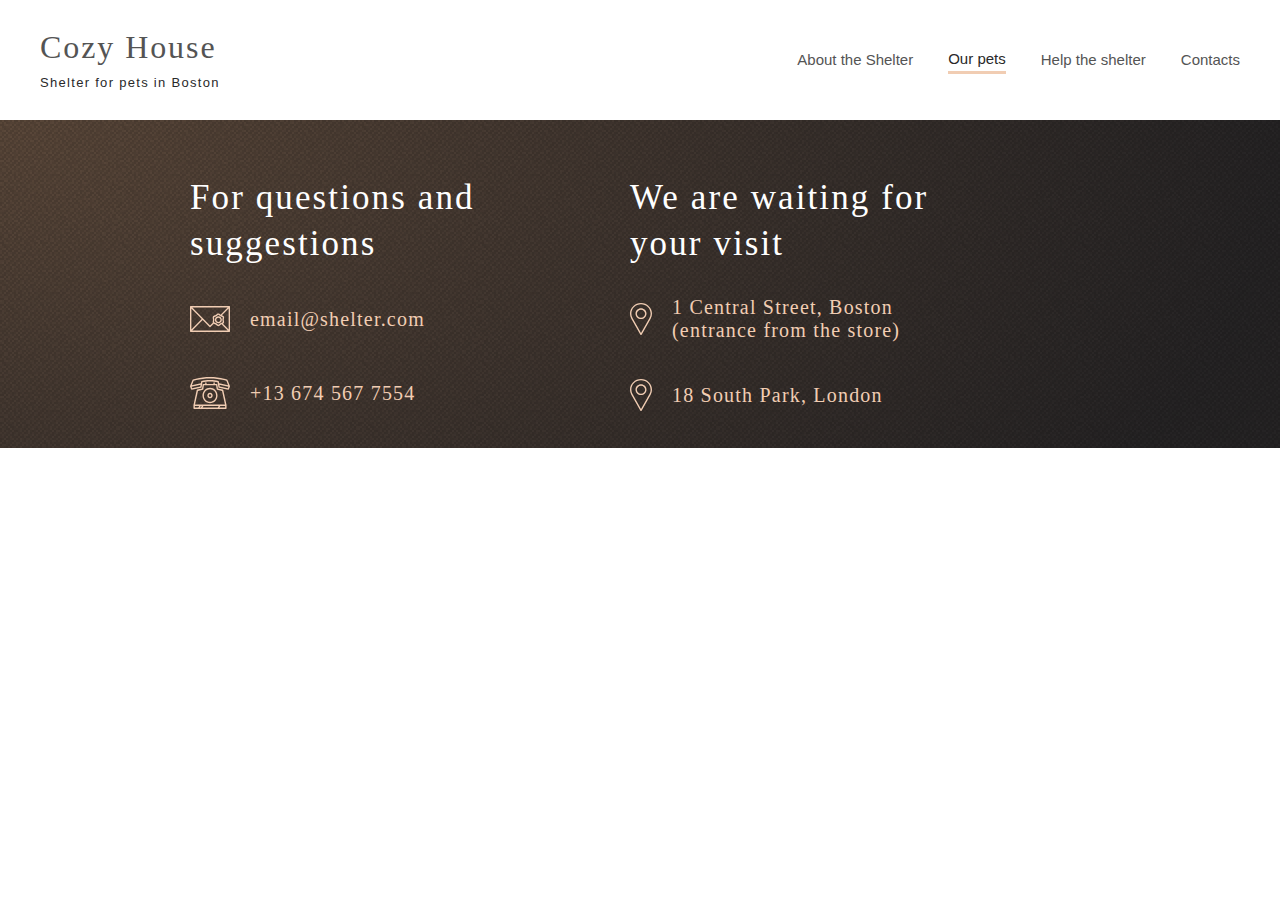
==== pets.html @ edb4404c "feat: header and footer page cars" ====
<!DOCTYPE html>
<html lang="en">
<head>
    <link rel="stylesheet" href="pets.css">
    <meta charset="UTF-8">
    <meta http-equiv="X-UA-Compatible" content="IE=edge">
    <meta name="viewport" content="width=device-width, initial-scale=1.0">
    <title>Our Cars</title>
</head>
<body>
    <header>
        <div class="container">
            <div class="nav__header">
                <div class="logo">
                    <div class="tittle">
                        <a href="index.html"><h1 class="tittle">Cozy House</h1></a> 
                    </div>
                    <div class="subtittle">
                        Shelter for pets in Boston
                    </div>
                </div>
                <div class="navbar">
                    <img src="src/Burger-pets.png" alt="" class="burger" id="burger" onclick="burgerClick()">
                    <ul class="nav__list" id="menu">
                        <li class="nav__item"><a href="index.html" class="hyper" onclick="menuClick()">About the Shelter</a></li>
                        <li class="nav__item"><a href="pets.html" class="hyper" onclick="menuClick()">Our pets</a></li>
                        <li class="nav__item"><a href="index.html#Help" class="hyper" onclick="menuClick()">Help the shelter</a></li>
                        <li class="nav__item"><a href="#Contacts" class="hyper" onclick="menuClick()">Contacts</a></li>
                    </ul>
                </div>
            </div>
        </div>
    </header>
    <footer id="Contacts">
        <div class="container">
                <div class="footer_screen">
                    <div class="footer__item">
                        <div class="footer__tittle">
                            For questions and suggestions
                        </div>
                        <div class="mail">
                            <img class="mail__img" src="src/mail.svg" alt=""><a href="mailto:email@shelter.com">email@shelter.com</a>
                        </div>
                        <div class="phone">
                            <img class="phone__img" src="src/phone.svg" alt=""> <a href="tel:+136745677554">+13 674 567 7554</a>
                        </div>
                    </div>
                    <div class="footer__item">
                        <div class="footer__tittle2">
                            We are waiting for your visit
                        </div>
                        <div class="footer__address">
                            <img class="address__img" src="src/pin.svg" alt=""><a href="https://www.google.by/maps/place/Central+St,+Boston,+MA,+%D0%A1%D0%A8%D0%90/@42.3588432,-71.0551304,17z/data=!3m1!4b1!4m6!3m5!1s0x89e370865345ba21:0x44f6c81aa9436fb7!8m2!3d42.3588393!4d-71.0529417!16s%2Fg%2F1tfvj6dm">1 Central Street, Boston (entrance from the store)</a> 
                        </div>
                        <div class="footer__address">
                            <img class="address__img" src="src/pin.svg" alt=""><a href="https://www.google.by/maps/place/South+Park+Court,+18+S+Park+Rd,+London+SW19+8TD,+%D0%92%D0%B5%D0%BB%D0%B8%D0%BA%D0%BE%D0%B1%D1%80%D0%B8%D1%82%D0%B0%D0%BD%D0%B8%D1%8F/@51.4202225,-0.2023407,17z/data=!3m1!4b1!4m6!3m5!1s0x487608baa7401b31:0x873a95ca58e122b2!8m2!3d51.4202192!4d-0.200152!16s%2Fg%2F11c1z48z8w">18 South Park, London </a> 
                        </div>
                    </div>
                    <img class="footer__img" src="src/footer-puppy.png" alt="">
                </div>
        </div>
    </footer>
    
    <script src="pets.js"></script>
</body>
</html>
---- pets.css ----
*{
    padding: 0;
    margin: 0;
}

.container{
    max-width: 1280px;
    width: 100%;
    margin: 0 auto;
}

header{
    padding-top: 30px;
    background:#FFFFFF;;
}

a{
    text-decoration: none;
    color: inherit;
}
html {
    scroll-behavior: smooth;
  }

h4{
    padding: 0px;
    margin: 0px;
}

.logo{
    
}

.nav__header{
    display: flex;
    justify-content: space-between;
    padding-bottom: 30px;
    align-items: center;
    margin-left: 40px;
    margin-right: 40px;
}

.nav__list{
    display: flex;
    justify-content: space-between;
    list-style: none;
    align-items: center;
}

.burger{
    position: absolute;
    top: 40px;
    right: 40px;
    display: none;
    z-index: 100;
}

.showMenu{
    transform: translateY(0);
}

.nav__item{
    margin-right: 35px;
    font-family: 'Arial';
    font-style: normal;
    font-weight: 400;
    font-size: 15px;
    line-height: 160%;
    color: #545454;
    flex: none;
    order: 0;
    flex-grow: 0;
    cursor: pointer;
}
.nav__item:hover{
    color: #c7a579;
    transition: 0.7s;
}
.nav__item:nth-child(2){
    color: #292929;
    border-bottom: 3px solid #F1CDB3;;
}

.nav__item:last-child{
    margin-right: 0;
}

.tittle{
    font-family: 'Georgia';
    font-style: normal;
    font-weight: 400;
    font-size: 32px;
    line-height: 110%;
    display: flex;
    align-items: center;
    letter-spacing: 0.06em;
    color: #545454;
    margin-bottom: 5px;
}

.subtittle{
    font-family: 'Arial';
    font-style: normal;
    font-weight: 400;
    font-size: 13px;
    line-height: 15px;
    display: flex;
    align-items: center;
    letter-spacing: 0.1em;
    color: #292929;
}



footer{
    background:url(src/noise_transparent@2x.png), radial-gradient(100% 215.42% at 0% 0%, #5B483A 0%, #262425 100%) , #211F20;
}

.footer_screen {
    display: flex;
    margin-left: 40px;
    margin-right: 40px;
    flex-wrap: wrap;
    justify-content: center;
}
.footer__item {
    margin-right: 130px;
    padding-top: 55px;
}
.footer__tittle {
    font-family: 'Georgia';
    font-style: normal;
    font-weight: 400;
    font-size: 35px;
    line-height: 130%;
    letter-spacing: 0.06em;
    color: #FFFFFF;
    width:310px;
    margin-bottom: 40px;
}
.footer__tittle2{
    font-family: 'Georgia';
    font-style: normal;
    font-weight: 400;
    font-size: 35px;
    line-height: 130%;
    letter-spacing: 0.06em;
    color: #FFFFFF;
    width:310px;
    margin-bottom: 30px;
}
.mail {
    font-family: 'Georgia';
    font-style: normal;
    font-weight: 400;
    font-size: 20px;
    line-height: 115%;
    letter-spacing: 0.06em;
    color: #F1CDB3;
    max-width: 300px;
    margin-bottom: 45px;
    cursor: pointer;
    display: flex;
    align-items: center;
}
.mail__img {
    margin-right: 20px;
}
.phone {
    font-family: 'Georgia';
    font-style: normal;
    font-weight: 400;
    font-size: 20px;
    line-height: 115%;
    letter-spacing: 0.06em;
    color: #F1CDB3;
    max-width: 300px;
    cursor: pointer;
    display: flex;
    align-items: center;
}
.phone__img {
    margin-right: 20px;
}
.footer__address {
    font-family: 'Georgia';
    font-style: normal;
    font-weight: 400;
    font-size: 20px;
    line-height: 115%;
    letter-spacing: 0.06em;
    color: #F1CDB3;
    max-width: 330px;
    margin-bottom: 37px;
    display: flex;
    align-items: center;
    cursor: pointer;
}
.address__img {
    margin-right: 20px;
}
.footer__img{
    padding-top: 35px;
    max-width:300px;
    max-height:310px;
}
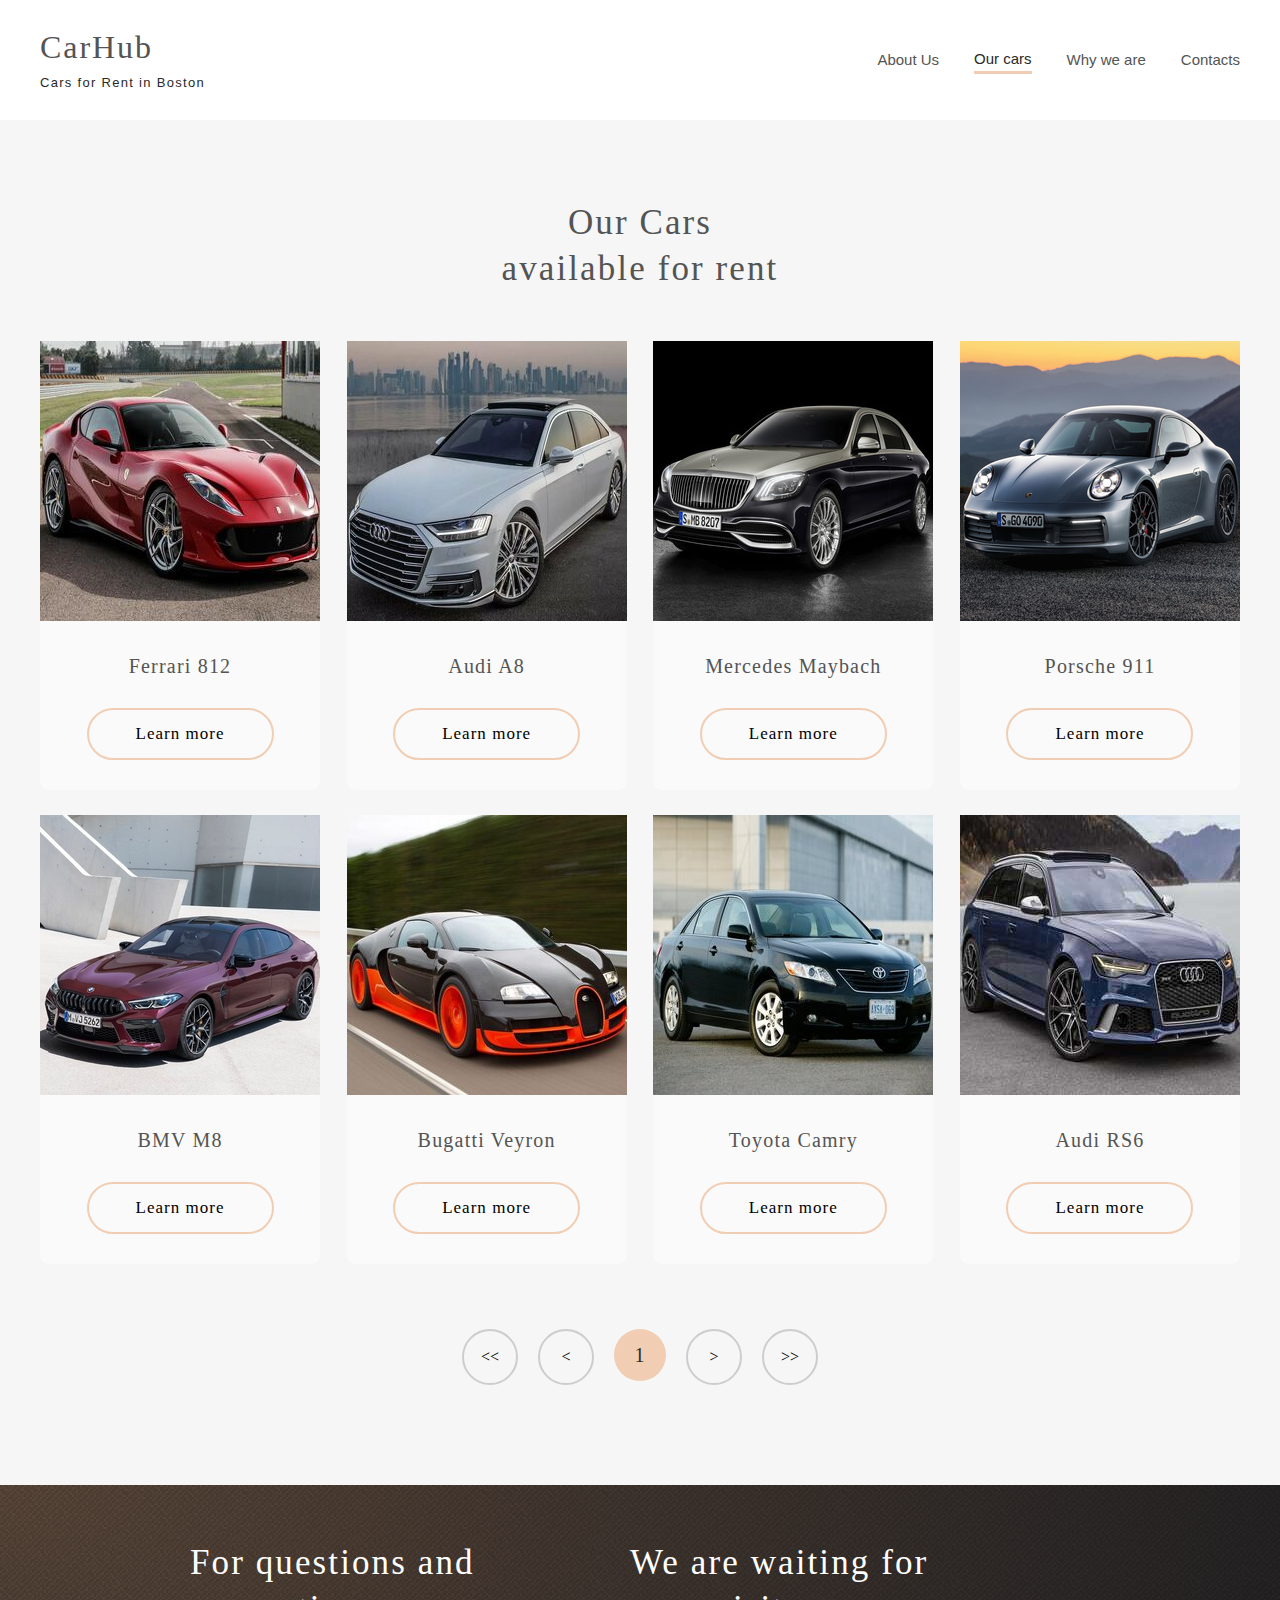
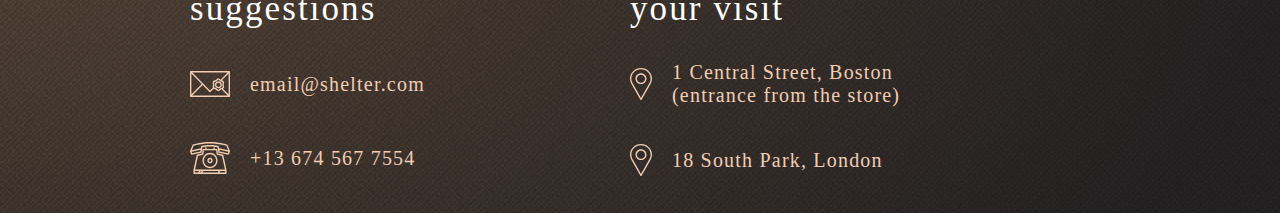
==== commit e408e501: "feat: cars section" ====
--- a/pets.html
+++ b/pets.html
@@ -13,24 +13,85 @@
             <div class="nav__header">
                 <div class="logo">
                     <div class="tittle">
-                        <a href="index.html"><h1 class="tittle">Cozy House</h1></a> 
+                        <a href="index.html"><h1 class="tittle">CarHub</h1></a> 
                     </div>
                     <div class="subtittle">
-                        Shelter for pets in Boston
+                        Cars for Rent in Boston
                     </div>
                 </div>
                 <div class="navbar">
                     <img src="src/Burger-pets.png" alt="" class="burger" id="burger" onclick="burgerClick()">
                     <ul class="nav__list" id="menu">
-                        <li class="nav__item"><a href="index.html" class="hyper" onclick="menuClick()">About the Shelter</a></li>
-                        <li class="nav__item"><a href="pets.html" class="hyper" onclick="menuClick()">Our pets</a></li>
-                        <li class="nav__item"><a href="index.html#Help" class="hyper" onclick="menuClick()">Help the shelter</a></li>
+                        <li class="nav__item"><a href="index.html" class="hyper" onclick="menuClick()">About Us</a></li>
+                        <li class="nav__item"><a href="pets.html" class="hyper" onclick="menuClick()">Our cars</a></li>
+                        <li class="nav__item"><a href="index.html#Help" class="hyper" onclick="menuClick()">Why we are</a></li>
                         <li class="nav__item"><a href="#Contacts" class="hyper" onclick="menuClick()">Contacts</a></li>
                     </ul>
                 </div>
             </div>
         </div>
     </header>
+    <section class="pets" id="Pets">
+        <div class="container">
+            <div class="pets__screen">
+                <div class="pets__heading">
+                    <h4 class="pets__heading">Our Cars<br>
+                        available for rent</h4> 
+                </div>
+                <div class="pets__content">
+                    <div class="pets__list">
+                        <div class="pets__item i1" onclick="popupToggle(t1)">
+                            <img class="pets__img img1" src="src/pets-katrine.png" alt="">
+                            <div class="pets__tittle t1" id="t1">Katrine</div>
+                            <button class="pets__learn">Learn more</button>
+                        </div>
+                        <div class="pets__item i2" onclick="popupToggle(t2)">
+                            <img class="pets__img img2" src="src/pets-jennifer.png" alt="">
+                            <div class="pets__tittle t2" id="t2">Jennifer</div>
+                            <button class="pets__learn">Learn more</button>
+                        </div>
+                        <div class="pets__item i3" onclick="popupToggle(t3)">
+                            <img class="pets__img img3" src="src/pets-woody.png" alt="">
+                            <div class="pets__tittle t3" id="t3">Woody</div>
+                            <button class="pets__learn">Learn more</button>
+                        </div>
+                        <div class="pets__item i4" onclick="popupToggle(t4)">
+                            <img class="pets__img img4" src="src/pets-sophia.png" alt="">
+                            <div class="pets__tittle t4" id="t4">Sophia</div>
+                            <button class="pets__learn">Learn more</button>
+                        </div>
+                        <div class="pets__item i5" onclick="popupToggle(t5)">
+                            <img class="pets__img img5" src="src/pets-timmy.png" alt="">
+                            <div class="pets__tittle t5" id="t5">Timmy</div>
+                            <button class="pets__learn">Learn more</button>
+                        </div>
+                        <div class="pets__item i6" onclick="popupToggle(t6)">
+                            <img class="pets__img img6" src="src/pets-charly.png" alt="">
+                            <div class="pets__tittle t6" id="t6">Charly</div>
+                            <button class="pets__learn">Learn more</button>
+                        </div>
+                        <div class="pets__item i7" onclick="popupToggle(t7)">
+                            <img class="pets__img img7" src="src/pets-scarlet.png" alt="">
+                            <div class="pets__tittle t7" id="t7">Scarlett</div>
+                            <button class="pets__learn">Learn more</button>
+                        </div>
+                        <div class="pets__item i8" onclick="popupToggle(t8)">
+                            <img class="pets__img img8" src="src/pets-freddie.png" alt="">
+                            <div class="pets__tittle t8" id="t8">Freddie</div>
+                            <button class="pets__learn">Learn more</button>
+                        </div>
+                    </div>
+                    <div class="pets__navigation">
+                        <div class="prev__prev" id="prev__prev" onclick="First()">&lt;&lt;</div>
+                        <div class="prev" id="prev" onclick="Prev()">&lt;</div>
+                        <div class="current">1</div>
+                        <div class="next" id="next" onclick="Next()">></div>
+                        <div class="next__next" id="next__next" onclick="Last()">>></div>
+                    </div>
+                </div>
+            </div>
+        </div>
+    </section>
     <footer id="Contacts">
         <div class="container">
                 <div class="footer_screen">
@@ -60,7 +121,25 @@
                 </div>
         </div>
     </footer>
-    
+    <div class="popup">
+        <div class="popup__container">
+          <button type="button" class="close-button" style="cursor: pointer;"></button>
+          <img class="popup__image"
+           src="src/pets-katrine.png"
+           alt="A cute cat">
+           <div class="popup__info">
+            <h2 class="popup__title"></h2>
+            <div class="popup__type"></div>
+            <div class="popup__text"></div>
+            <ul class="popup__detail">
+                <li class="popup__age"><span class="popup__span">Age:</span><p style="display: inline;" class="popup__agep"></p></li>
+                <li class="popup__inoculations"><span class="popup__span">Inoculations:</span><p style="display: inline;" class="popup__inoculationsp"></p></li>
+                <li class="popup__diseases"><span class="popup__span">Diseases:</span><p style="display: inline;" class="popup__diseasesp"></p></li>
+                <li class="popup__parasites"><span class="popup__span">Parasites:</span><p style="display: inline;" class="popup__parasitesp"></p></li>
+            </ul>
+           </div>
+        </div>
+        </div>
     <script src="pets.js"></script>
 </body>
 </html>--- a/pets.css
+++ b/pets.css
@@ -110,6 +110,217 @@
     color: #292929;
 }
 
+.pets {
+    background: #F6F6F6;
+}
+.pets__screen {
+    margin-left: 40px;
+    margin-right: 40px;
+}
+.pets__heading {
+    max-width: 400px;
+    text-align: center;
+    font-family: 'Georgia';
+    font-style: normal;
+    font-weight: 400;
+    font-size: 35px;
+    line-height: 130%;
+    letter-spacing: 0.06em;
+    color: #545454;
+    padding-bottom: 25px;
+    padding-top: 40px;
+    margin: 0 auto;
+}
+.pets__content {
+    padding-bottom: 100px;
+}
+.pets__list {
+    display: flex;
+    justify-content: space-between;
+    align-items: center;
+    flex-wrap: wrap;
+}
+
+
+.pets__item {
+    text-align: center;
+    background: #FAFAFA;
+    border-radius: 9px;
+    margin-bottom: 25px;
+}
+
+
+.pets__item:hover .pets__learn{
+    background-color: #F1CDB3;
+    transition: 0.5s;
+    color: #F6F6F6;
+}
+.pets__img {
+}
+.pets__tittle {
+    font-family: 'Georgia';
+    font-style: normal;
+    font-weight: 400;
+    font-size: 20px;
+    line-height: 23px;
+    align-items: center;
+    text-align: center;
+    letter-spacing: 0.06em;
+    color: #545454;
+    margin-top: 30px;
+    padding-bottom: 30px;
+}
+.pets__learn {
+    border: 2px solid #F1CDB3;
+    border-radius: 100px;
+    width: 187px;
+    height: 52px;
+    text-align: center;
+    align-items: center;
+    font-family: 'Georgia';
+    font-style: normal;
+    font-weight: 400;
+    font-size: 17px;
+    line-height: 130%;
+    letter-spacing: 0.06em;
+    margin-bottom: 30px;
+    cursor: pointer;
+    background: #FAFAFA
+}
+
+.pets__learn:hover{
+    background-color: #F1CDB3;
+    transition: 0.5s;
+    color: #F6F6F6;
+}
+
+.pets__button {
+    background: #F1CDB3;
+    border-radius: 100px;
+    border:none;
+    font-family: 'Georgia';
+    font-style: normal;
+    font-weight: 400;
+    font-size: 17px;
+    line-height: 130%;
+    letter-spacing: 0.06em;
+    color: #292929;
+    max-width: 270px;
+    height: 52px;
+    cursor: pointer;
+    text-align: center;
+    display: flex;
+    flex-direction: column;
+    align-items: center;
+    padding: 15px 45px;
+    gap: 10px;
+    justify-content: center;
+    margin: 0 auto;
+    margin-top: 60px;
+    
+}
+
+.pets__navigation {
+    display: flex;
+    justify-content: center;
+    margin-top: 40px;
+}
+
+.pets__content{
+
+}
+.prev__prev {
+    margin-right: 20px;
+    border: 2px solid #CDCDCD;
+    border-radius: 100px;
+    width: 52px;
+    height: 52px;
+    display: flex;
+    justify-content: center;
+    text-align: center;
+    align-items: center;
+    cursor: pointer;
+}
+
+.prev__prev:hover{
+    background-color: #F1CDB3;
+    transition: 0.5s;
+}
+.prev {
+    margin-right: 20px;
+    border: 2px solid #CDCDCD;
+    border-radius: 100px;
+    width: 52px;
+    height: 52px;
+    display: flex;
+    justify-content: center;
+    text-align: center;
+    align-items: center;
+    cursor: pointer;
+}
+
+.prev:hover{
+    background-color: #F1CDB3;
+    transition: 0.5s;
+}
+.current {
+    margin-right: 20px;
+    background: #F1CDB3;
+    border-radius: 100px;
+    font-family: 'Georgia';
+    font-style: normal;
+    font-weight: 400;
+    font-size: 20px;
+    line-height: 115%;
+    display: flex;
+    align-items: center;
+    text-align: center;
+    letter-spacing: 0.06em;
+    color: #292929;
+    width: 52px;
+    height: 52px;
+    display: flex;
+    justify-content: center;
+    text-align: center;
+    align-items: center;
+    cursor: pointer;
+}
+.next {
+    margin-right: 20px;
+    border: 2px solid #CDCDCD;
+    border-radius: 100px;
+    width: 52px;
+    height: 52px;
+    display: flex;
+    justify-content: center;
+    display: flex;
+    justify-content: center;
+    text-align: center;
+    align-items: center;
+    cursor: pointer;
+}
+
+.next:hover{
+    background-color: #F1CDB3;
+    transition: 0.5s;
+}
+.next__next {
+    border: 2px solid #CDCDCD;
+    border-radius: 100px;
+    width: 52px;
+    height: 52px;
+    display: flex;
+    justify-content: center;
+    text-align: center;
+    align-items: center;
+    cursor: pointer;
+}
+
+.next__next:hover{
+    background-color: #F1CDB3;
+    transition: 0.5s;
+}
+
 
 
 footer{
@@ -203,4 +414,127 @@
     padding-top: 35px;
     max-width:300px;
     max-height:310px;
-}+}
+
+.popup {
+    position: fixed;
+    top: 0;
+    bottom: 0;
+    left: 0;
+    right: 0;
+    z-index: 1;
+    display: flex;
+    background-color: rgba(0, 0, 0, .5);
+    visibility: hidden;
+    opacity: 0;
+    transition: visibility 300ms, opacity 300ms;
+  }
+
+  
+  .popup__container {
+    background-color: #fff;
+    box-shadow: 0px 0px 25px rgba(0, 0, 0, 0.15);
+    border-radius: 9px;
+    text-align: center;
+    margin: auto;
+    position: relative;
+    width: 900px;
+    height: 500px;
+    display: flex;
+  }
+
+  .popup__image {
+    max-width: 500px;
+    max-height: 500px;
+    margin-right: 30px;
+  }
+
+  .popup_opened {
+    visibility: visible;
+    opacity: 1;
+  }
+
+  .popup__detail{
+    margin-left: 15px;
+  }
+
+  .popup__detail li::marker {
+    color: #F1CDB3;;
+}
+  .popup__info {
+    margin-top: 50px;
+}
+.popup__title {
+    text-align: left;
+    font-family: 'Georgia';
+    font-style: normal;
+    font-weight: 400;
+    font-size: 35px;
+    line-height: 130%;
+    letter-spacing: 0.06em;
+    color: #000000;
+}
+.popup__type {
+    text-align: left;
+    margin-top: 10px;
+    font-family: 'Georgia';
+    font-style: normal;
+    font-weight: 400;
+    font-size: 20px;
+    line-height: 115%;
+    letter-spacing: 0.06em;
+    color: #000000;
+}
+.popup__text {
+    text-align: left;
+    margin-top: 40px;
+    font-family: 'Georgia';
+    font-style: normal;
+    font-weight: 400;
+    font-size: 15px;
+    line-height: 110%;
+    letter-spacing: 0.06em;
+    color: #000000;
+    max-width:350px;
+}
+.popup__detail {
+    text-align: left;
+    margin-top: 40px;
+    text-align: left;
+    font-family: 'Georgia';
+    font-style: normal;
+    font-size: 15px;
+    line-height: 110%;
+    letter-spacing: 0.06em;
+    color: #000000;
+}
+.popup__span{
+    font-weight: 700;
+}
+.popup__age {
+    margin-top: 11px;
+}
+.popup__inoculations {
+    margin-top: 11px;
+}
+
+.popup__diseases {
+    margin-top: 11px;
+}
+.popup__parasites {
+    margin-top: 11px;
+}
+
+  .close-button {
+    position: absolute;
+    right: -40px;
+    top: -52px;
+    border: 0;
+    background: url('src/modal_close_button.png') center center / 100% 100% no-repeat;
+    width: 52px;
+    height: 52px;  
+    fill: #000;
+    padding: 0;
+    cursor: pointer;
+    display: block;
+  }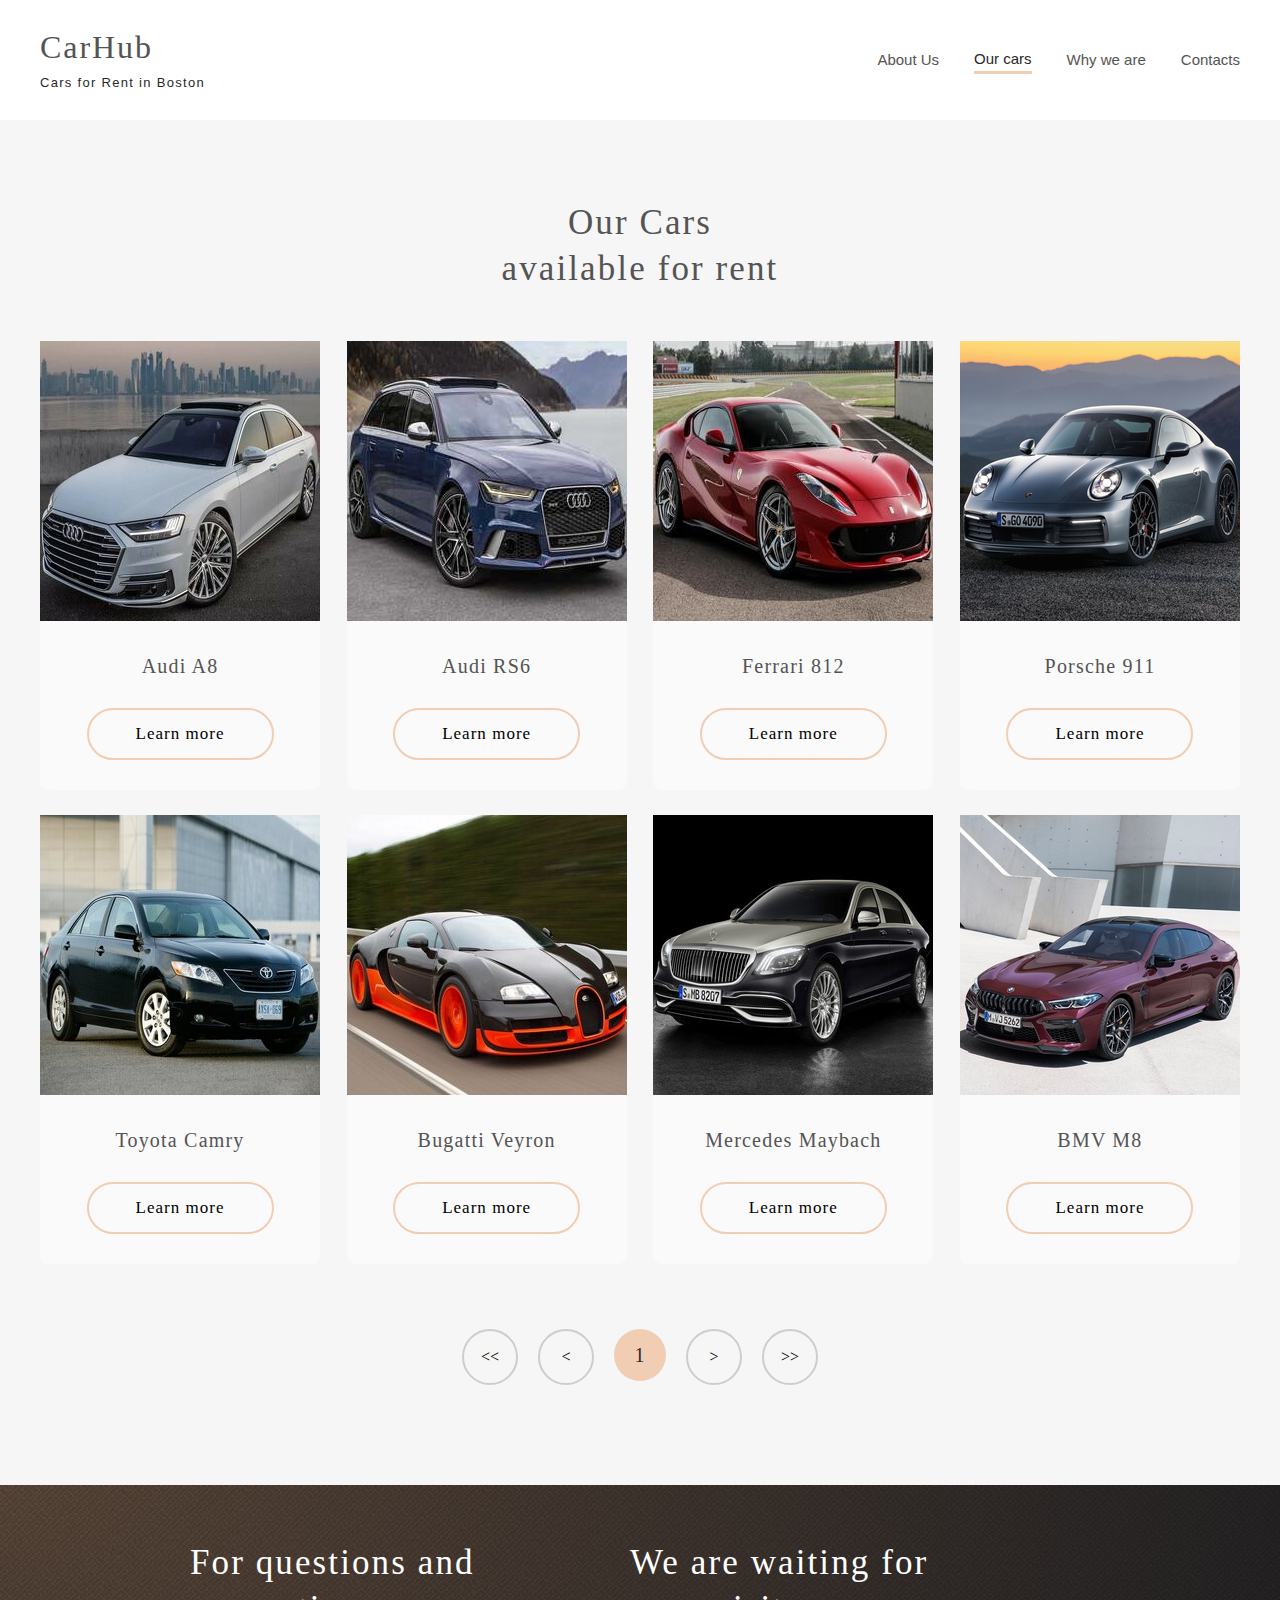
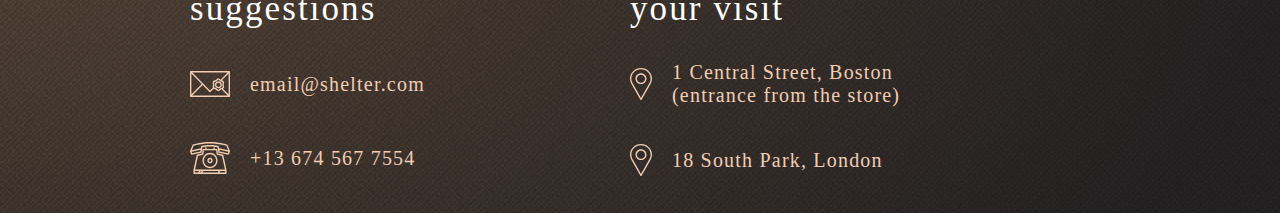
==== commit 8a289f0f: "add: adaptive second page" ====
--- a/pets.html
+++ b/pets.html
@@ -117,7 +117,6 @@
                             <img class="address__img" src="src/pin.svg" alt=""><a href="https://www.google.by/maps/place/South+Park+Court,+18+S+Park+Rd,+London+SW19+8TD,+%D0%92%D0%B5%D0%BB%D0%B8%D0%BA%D0%BE%D0%B1%D1%80%D0%B8%D1%82%D0%B0%D0%BD%D0%B8%D1%8F/@51.4202225,-0.2023407,17z/data=!3m1!4b1!4m6!3m5!1s0x487608baa7401b31:0x873a95ca58e122b2!8m2!3d51.4202192!4d-0.200152!16s%2Fg%2F11c1z48z8w">18 South Park, London </a> 
                         </div>
                     </div>
-                    <img class="footer__img" src="src/footer-puppy.png" alt="">
                 </div>
         </div>
     </footer>
--- a/pets.css
+++ b/pets.css
@@ -537,4 +537,380 @@
     padding: 0;
     cursor: pointer;
     display: block;
-  }+  }
+
+  @media (min-width:768px){
+    .nav__list{
+        transform: translateX(0%) !important;
+    }
+}
+
+@media (max-width:768px){
+
+    
+    .start__screen{
+        display: flex;
+        align-items: center;
+        flex-direction: column;
+    }
+
+    header{
+        padding-top: 30px;
+    }
+
+    .content{
+        margin-top: 60px;    
+
+    }
+
+    .nav__header{
+        padding-bottom: 30px;
+        margin-left: 30px;
+        margin-right: 30px;
+    }
+
+    .footer__item {
+        margin-right: 30px;
+        padding-top: 30px;
+    }
+
+    .footer__item:nth-child(2){
+        margin-right: 0;
+    }
+    
+    .footer_screen{
+        margin-left: 60px;
+        margin-right: 30px;
+      }
+
+
+
+    .footer__img{
+        margin: 0 auto;
+        padding-top: 25px;
+        width: 100%;
+        height: 100%;
+    }
+
+    .pets__heading{
+        padding-bottom: 15px;
+    }
+
+    .pets__screen{
+        margin-left: 94px;
+        margin-right: 94px;
+    }
+
+    .pets__tittle{
+        margin-top: 25px;
+    }
+
+    .pets__item{
+        margin-bottom: 30px;
+    }
+
+    .i7{
+        display: none;
+    }
+
+    .i8{
+        display: none;
+    }
+
+    .pets__navigation{
+        margin-top: 10px;
+    }
+
+    .pets__content{
+        padding-bottom: 76px;
+    }
+
+    .popup__container {
+        width: 630px;
+        height: 350px;
+      }
+    
+      .popup__image {
+        max-width: 350px;
+        max-height: 350px;
+        margin-right: 30px;
+      }
+    
+      .popup_opened {
+        visibility: visible;
+        opacity: 1;
+      }
+    
+      .popup__detail{
+        margin-left: 15px;
+      }
+    
+      .popup__detail li::marker {
+        color: #F1CDB3;;
+    }
+      .popup__info {
+        margin-top: 10px;
+    }
+    .popup__title {
+        text-align: left;
+        font-family: 'Georgia';
+        font-style: normal;
+        font-weight: 400;
+        font-size: 35px;
+        line-height: 130%;
+        letter-spacing: 0.06em;
+        color: #000000;
+    }
+    .popup__type {
+        text-align: left;
+        margin-top: 10px;
+        font-family: 'Georgia';
+        font-style: normal;
+        font-weight: 400;
+        font-size: 20px;
+        line-height: 115%;
+        letter-spacing: 0.06em;
+        color: #000000;
+    }
+    .popup__text {
+        text-align: left;
+        margin-top: 20px;
+        font-family: 'Georgia';
+        font-style: normal;
+        font-weight: 400;
+        font-size: 13px;
+        line-height: 110%;
+        letter-spacing: 0.06em;
+        color: #000000;
+        max-width:260px;
+    }
+    .popup__detail {
+    }
+    .popup__span{
+    }
+    .popup__age {
+        margin-top: 6px;
+    }
+    .popup__inoculations {
+        margin-top: 6px;
+    }
+    
+    .popup__diseases {
+        margin-top: 6px;
+    }
+    .popup__parasites {
+        margin-top: 6px;
+    }
+    
+      .close-button {
+      }
+}
+
+@media (max-width:767px){
+
+      .burger{
+        display: block;
+      }
+
+      .nav__list {
+        display: flex;
+        flex-direction: column;
+        justify-content: center;
+        position: fixed;
+        transform: translateX(100%);
+        transition: transform 0.2s;
+        top: 0;
+        left: 0;
+        right: 0;
+        bottom: 0;
+        z-index: 99;
+        background: #292929;;
+        color: white;
+        list-style: none;
+        padding-top: 4rem;
+        z-index: 2;
+        align-items: center;
+      }
+
+      .nav__item{
+        font-weight: 400;
+        font-size: 32px;
+        line-height: 160%;
+        display: flex;
+        flex-direction: column;
+        justify-content: center;
+        margin-top: 43px;
+        max-width: 250px;
+        color: white;
+      }
+
+      .nav__item:nth-child(2){
+        color: white;
+      }
+
+}
+
+@media (max-width:750px){
+    .i4{
+        display: none;
+    }
+
+    .i5{
+        display: none;
+    }
+
+    .i6{
+        display: none;
+    }
+
+    .pets__list{
+        flex-direction: column;
+        justify-content: center;
+    }
+    
+}
+
+@media(max-width:380px){
+    .footer_screen{
+        margin-left: 0;
+        margin-right: 0;
+    }
+
+    .footer__tittle{
+        margin: 0 auto;
+        text-align: center;
+        font-size: 25px;
+        margin-bottom: 43px;
+    }
+
+    .footer__tittle2{
+        margin:0 auto;
+        text-align: center;
+        font-size: 25px;
+        margin-bottom: 43px;
+        max-width: 270px;
+    }
+
+    .mail{
+        margin-left: 34px;
+    }
+
+    .phone{
+        margin-left: 34px;
+    }
+
+    .footer__address{
+        margin-left: 10px;
+    }
+
+    .footer__item{
+        margin-right: 0;
+    }
+
+    .nav__header{
+        margin-left: 20px;
+        margin-right: 20px;
+    }
+
+    .menu-btn{
+        top: 20px;
+        right: 10px;
+      }
+
+      .pets__screen{
+        margin-left: 25px;
+        margin-right: 25px;
+      }
+
+      .pets__heading{
+        font-family: 'Georgia';
+        font-style: normal;
+        font-weight: 400;
+        font-size: 25px;
+        line-height: 130%;
+        display: flex;
+        align-items: center;
+        text-align: center;
+        letter-spacing: 0.06em;
+        padding-top: 21px;
+        width: 300px;
+        padding-bottom: 21px;
+      }
+
+      .popup__container {
+        width: 240px;
+        height: 341px;
+      }
+    
+      .popup__image {
+        display: none;
+      }
+    
+      .popup_opened {
+        visibility: visible;
+        opacity: 1;
+      }
+    
+      .popup__detail{
+        margin-left: 15px;
+      }
+    
+      .popup__info {
+        margin-top: 10px;
+        margin-left: 10px;
+    }
+    .popup__title {
+        text-align: left;
+        font-family: 'Georgia';
+        font-style: normal;
+        font-weight: 400;
+        font-size: 35px;
+        line-height: 130%;
+        letter-spacing: 0.06em;
+        color: #000000;
+    }
+    .popup__type {
+        text-align: left;
+        margin-top: 10px;
+        font-family: 'Georgia';
+        font-style: normal;
+        font-weight: 400;
+        font-size: 20px;
+        line-height: 115%;
+        letter-spacing: 0.06em;
+        color: #000000;
+    }
+    .popup__text {
+        text-align: left;
+        margin-top: 20px;
+        font-family: 'Georgia';
+        font-style: normal;
+        font-weight: 400;
+        font-size: 13px;
+        line-height: 110%;
+        letter-spacing: 0.06em;
+        color: #000000;
+        max-width:260px;
+    }
+    .popup__detail {
+        margin-top: 24px;
+    }
+    .popup__span{
+    }
+    .popup__age {
+        margin-top: 6px;
+    }
+    .popup__inoculations {
+        margin-top: 6px;
+    }
+    
+    .popup__diseases {
+        margin-top: 6px;
+    }
+    .popup__parasites {
+        margin-top: 6px;
+    }
+    
+      .close-button {
+      }
+}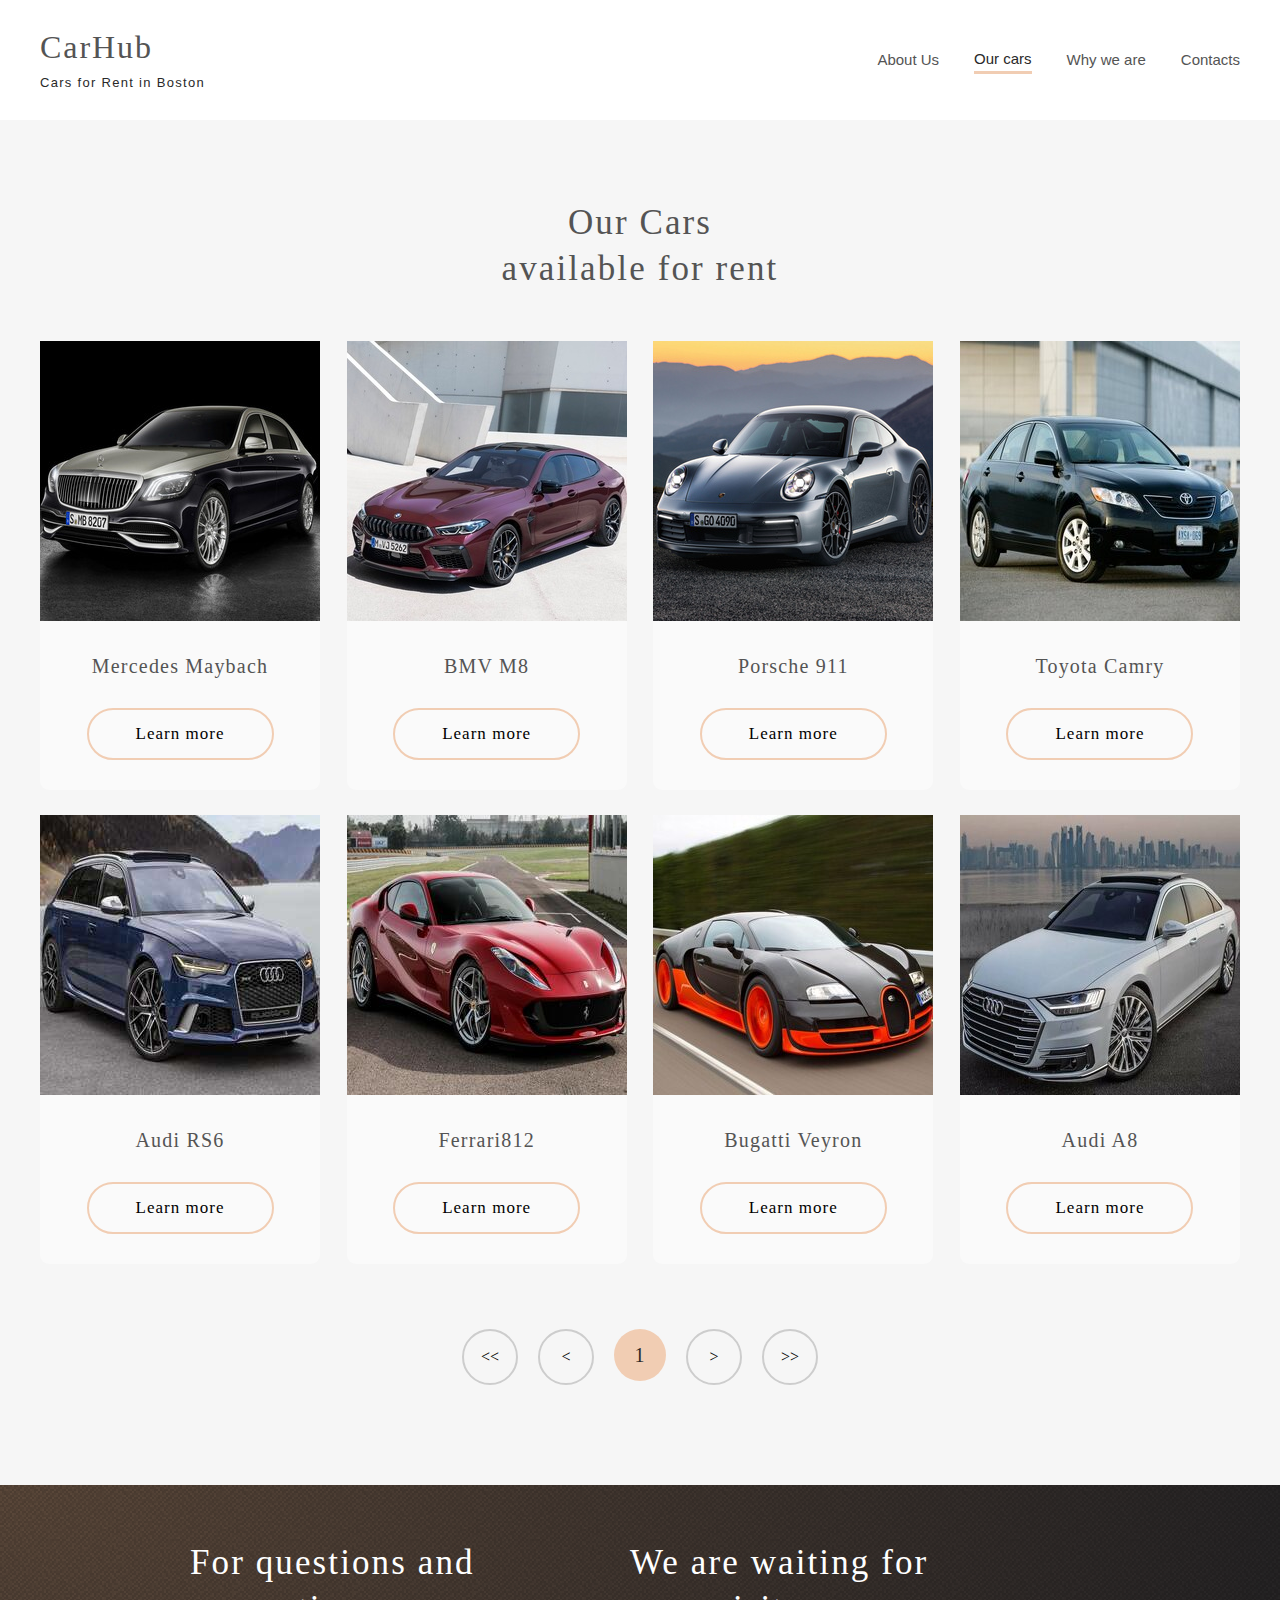
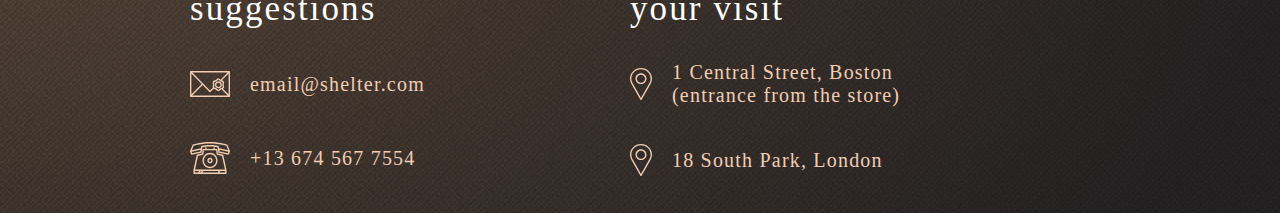
==== commit 2073c6e1: "fix: adaptive and discription cars" ====
--- a/pets.html
+++ b/pets.html
@@ -41,42 +41,42 @@
                 <div class="pets__content">
                     <div class="pets__list">
                         <div class="pets__item i1" onclick="popupToggle(t1)">
-                            <img class="pets__img img1" src="src/pets-katrine.png" alt="">
+                            <img class="pets__img img1" src="src/m8.jpg" alt="">
                             <div class="pets__tittle t1" id="t1">Katrine</div>
                             <button class="pets__learn">Learn more</button>
                         </div>
                         <div class="pets__item i2" onclick="popupToggle(t2)">
-                            <img class="pets__img img2" src="src/pets-jennifer.png" alt="">
+                            <img class="pets__img img2" src="src/m8.jpg" alt="">
                             <div class="pets__tittle t2" id="t2">Jennifer</div>
                             <button class="pets__learn">Learn more</button>
                         </div>
                         <div class="pets__item i3" onclick="popupToggle(t3)">
-                            <img class="pets__img img3" src="src/pets-woody.png" alt="">
+                            <img class="pets__img img3" src="src/m8.jpg" alt="">
                             <div class="pets__tittle t3" id="t3">Woody</div>
                             <button class="pets__learn">Learn more</button>
                         </div>
                         <div class="pets__item i4" onclick="popupToggle(t4)">
-                            <img class="pets__img img4" src="src/pets-sophia.png" alt="">
+                            <img class="pets__img img4" src="src/m8.jpg" alt="">
                             <div class="pets__tittle t4" id="t4">Sophia</div>
                             <button class="pets__learn">Learn more</button>
                         </div>
                         <div class="pets__item i5" onclick="popupToggle(t5)">
-                            <img class="pets__img img5" src="src/pets-timmy.png" alt="">
+                            <img class="pets__img img5" src="src/m8.jpg" alt="">
                             <div class="pets__tittle t5" id="t5">Timmy</div>
                             <button class="pets__learn">Learn more</button>
                         </div>
                         <div class="pets__item i6" onclick="popupToggle(t6)">
-                            <img class="pets__img img6" src="src/pets-charly.png" alt="">
+                            <img class="pets__img img6" src="src/m8.jpg" alt="">
                             <div class="pets__tittle t6" id="t6">Charly</div>
                             <button class="pets__learn">Learn more</button>
                         </div>
                         <div class="pets__item i7" onclick="popupToggle(t7)">
-                            <img class="pets__img img7" src="src/pets-scarlet.png" alt="">
+                            <img class="pets__img img7" src="src/m8.jpg" alt="">
                             <div class="pets__tittle t7" id="t7">Scarlett</div>
                             <button class="pets__learn">Learn more</button>
                         </div>
                         <div class="pets__item i8" onclick="popupToggle(t8)">
-                            <img class="pets__img img8" src="src/pets-freddie.png" alt="">
+                            <img class="pets__img img8" src="src/m8.jpg" alt="">
                             <div class="pets__tittle t8" id="t8">Freddie</div>
                             <button class="pets__learn">Learn more</button>
                         </div>
@@ -122,23 +122,22 @@
     </footer>
     <div class="popup">
         <div class="popup__container">
-          <button type="button" class="close-button" style="cursor: pointer;"></button>
+          <button type="button" class="close-button"></button>
           <img class="popup__image"
-           src="src/pets-katrine.png"
+           src="src/m8.jpg"
            alt="A cute cat">
            <div class="popup__info">
             <h2 class="popup__title"></h2>
             <div class="popup__type"></div>
             <div class="popup__text"></div>
             <ul class="popup__detail">
-                <li class="popup__age"><span class="popup__span">Age:</span><p style="display: inline;" class="popup__agep"></p></li>
-                <li class="popup__inoculations"><span class="popup__span">Inoculations:</span><p style="display: inline;" class="popup__inoculationsp"></p></li>
-                <li class="popup__diseases"><span class="popup__span">Diseases:</span><p style="display: inline;" class="popup__diseasesp"></p></li>
-                <li class="popup__parasites"><span class="popup__span">Parasites:</span><p style="display: inline;" class="popup__parasitesp"></p></li>
+                <li class="popup__age"><span class="popup__span">Price:</span><p style="display: inline;" class="popup__agep"></p></li>
+                <li class="popup__inoculations"><span class="popup__span">Max speed:</span><p style="display: inline;" class="popup__inoculationsp"></p></li>
+                <li class="popup__diseases"><span class="popup__span">Acceleration time 0-100 km/h:</span><p style="display: inline;" class="popup__diseasesp"></p></li>
             </ul>
            </div>
         </div>
-        </div>
+    </div>
     <script src="pets.js"></script>
 </body>
 </html>--- a/pets.css
+++ b/pets.css
@@ -438,8 +438,8 @@
     text-align: center;
     margin: auto;
     position: relative;
-    width: 900px;
-    height: 500px;
+    max-width: 90%;
+    height: auto;
     display: flex;
   }
 
@@ -463,6 +463,8 @@
 }
   .popup__info {
     margin-top: 50px;
+    margin-right: 20px;
+    margin-bottom: 50px;
 }
 .popup__title {
     text-align: left;
@@ -626,8 +628,8 @@
     }
 
     .popup__container {
-        width: 630px;
-        height: 350px;
+        max-width: 80%;
+        height: auto;
       }
     
       .popup__image {
@@ -770,6 +772,82 @@
     
 }
 
+@media (max-width:650px){
+    .popup__container {
+        max-width: 240px;
+        height: 341px;
+      }
+    
+      .popup__image {
+        display: none;
+      }
+    
+      .popup_opened {
+        visibility: visible;
+        opacity: 1;
+      }
+    
+      .popup__detail{
+        margin-left: 15px;
+      }
+    
+      .popup__info {
+        margin-top: 10px;
+        margin-left: 10px;
+    }
+    .popup__title {
+        text-align: left;
+        font-family: 'Georgia';
+        font-style: normal;
+        font-weight: 400;
+        font-size: 35px;
+        line-height: 130%;
+        letter-spacing: 0.06em;
+        color: #000000;
+    }
+    .popup__type {
+        text-align: left;
+        margin-top: 10px;
+        font-family: 'Georgia';
+        font-style: normal;
+        font-weight: 400;
+        font-size: 20px;
+        line-height: 115%;
+        letter-spacing: 0.06em;
+        color: #000000;
+    }
+    .popup__text {
+        text-align: left;
+        margin-top: 20px;
+        font-family: 'Georgia';
+        font-style: normal;
+        font-weight: 400;
+        font-size: 13px;
+        line-height: 110%;
+        letter-spacing: 0.06em;
+        color: #000000;
+        max-width:260px;
+    }
+    .popup__detail {
+        margin-top: 24px;
+    }
+    .popup__span{
+    }
+    .popup__age {
+        margin-top: 6px;
+    }
+    .popup__inoculations {
+        margin-top: 6px;
+    }
+    
+    .popup__diseases {
+        margin-top: 6px;
+    }
+    .popup__parasites {
+        margin-top: 6px;
+    }
+}
+
 @media(max-width:380px){
     .footer_screen{
         margin-left: 0;
